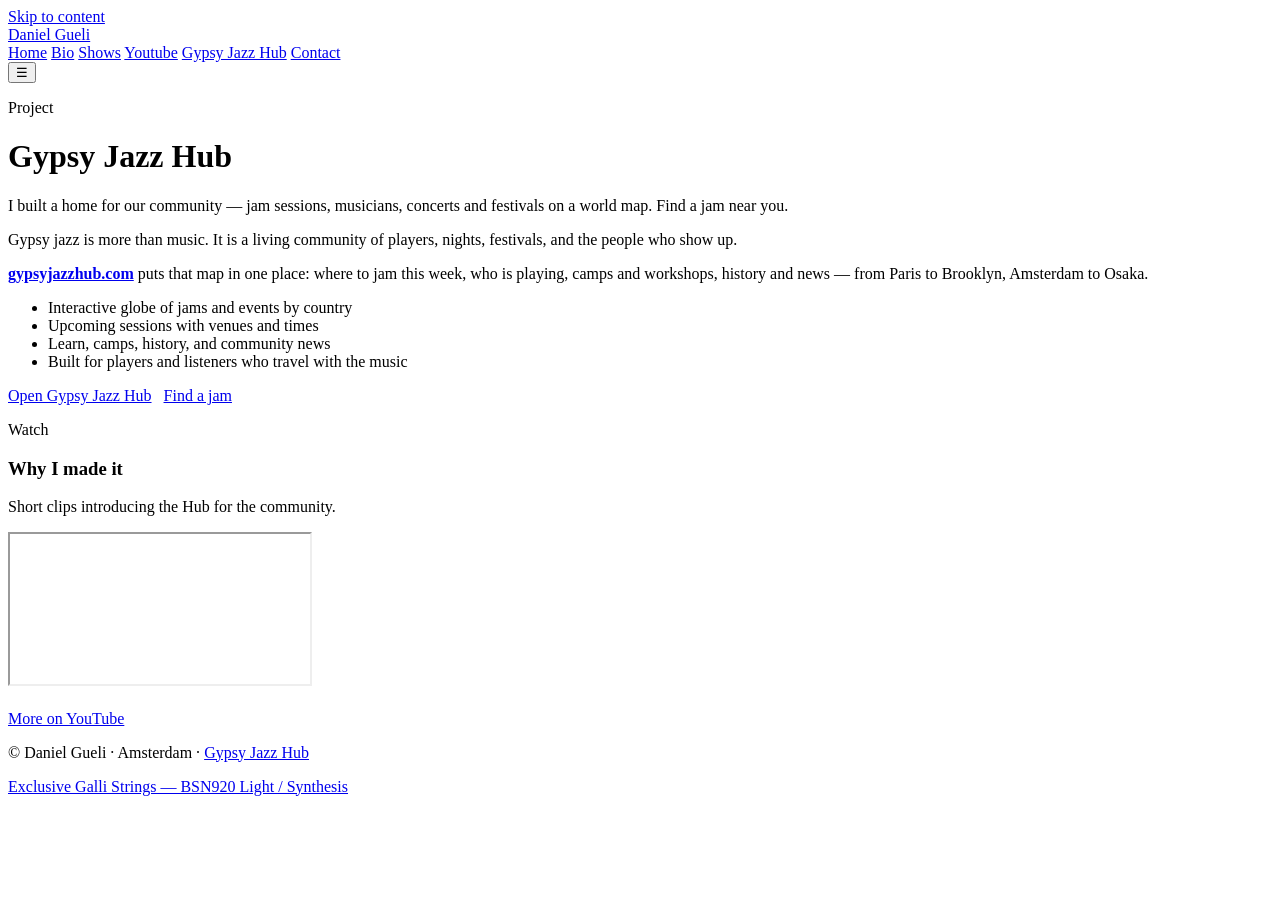
==== hub.html @ d8cc3951 "Add hub.html for cream site" ====
<!DOCTYPE html>
<html lang="en">
<head>
  <meta charset="utf-8" />
  <meta name="viewport" content="width=device-width, initial-scale=1" />
  <title>Gypsy Jazz Hub — by Daniel Gueli</title>
  <meta name="description" content="Daniel Gueli built Gypsy Jazz Hub: find jam sessions, musicians, concerts and festivals worldwide on an interactive map." />
  <meta property="og:title" content="Gypsy Jazz Hub — by Daniel Gueli" />
  <meta property="og:description" content="Find a gypsy jazz jam near you. Built by Daniel Gueli." />
  <meta property="og:image" content="img/hero.jpg" />
  <link rel="icon" href="img/hero.jpg" />
  <link rel="stylesheet" href="styles.css" />
</head>
<body class="page">
  <a class="skip" href="#main">Skip to content</a>
  <header class="nav">
    <a class="brand" href="index.html">Daniel Gueli</a>
    <nav class="nav-links" id="menu">
      <a href="index.html">Home</a>
      <a href="index.html#bio">Bio</a>
      <a href="index.html#shows">Shows</a>
      <a href="youtube.html">Youtube</a>
      <a href="hub.html">Gypsy Jazz Hub</a>
      <a href="index.html#contact">Contact</a>
    </nav>
    <button class="nav-toggle" id="menuBtn" aria-label="Menu" aria-expanded="false">☰</button>
  </header>
  <main id="main">
    <div class="page-hero">
      <div class="wrap">
        <p class="eyebrow">Project</p>
        <h1>Gypsy Jazz Hub</h1>
        <p class="lede">I built a home for our community — jam sessions, musicians, concerts and festivals on a world map. Find a jam near you.</p>
      </div>
    </div>
    <div class="wrap feature-grid">
      <div>
        <p class="lead">Gypsy jazz is more than music. It is a living community of players, nights, festivals, and the people who show up.</p>
        <p><a href="https://www.gypsyjazzhub.com/" target="_blank" rel="noopener"><strong>gypsyjazzhub.com</strong></a> puts that map in one place: where to jam this week, who is playing, camps and workshops, history and news — from Paris to Brooklyn, Amsterdam to Osaka.</p>
        <ul class="checklist">
          <li>Interactive globe of jams and events by country</li>
          <li>Upcoming sessions with venues and times</li>
          <li>Learn, camps, history, and community news</li>
          <li>Built for players and listeners who travel with the music</li>
        </ul>
        <a class="btn" href="https://www.gypsyjazzhub.com/" target="_blank" rel="noopener">Open Gypsy Jazz Hub</a>
        <a class="btn ghost" href="https://www.gypsyjazzhub.com/" target="_blank" rel="noopener" style="margin-left:.5rem">Find a jam</a>
      </div>
      <aside class="panel">
        <p class="eyebrow">Watch</p>
        <h3>Why I made it</h3>
        <p>Short clips introducing the Hub for the community.</p>
        <div class="embed" style="margin:1rem 0 1.2rem">
          <iframe src="https://www.youtube.com/embed/CjMGG2lTlVo" title="Gypsy Jazz Hub — find a jam near you" allow="accelerometer; autoplay; clipboard-write; encrypted-media; gyroscope; picture-in-picture" allowfullscreen loading="lazy"></iframe>
        </div>
        <a class="btn ghost" href="youtube.html">More on YouTube</a>
      </aside>
    </div>
  </main>
  <footer class="wrap">
    <p>© Daniel Gueli · Amsterdam · <a href="hub.html">Gypsy Jazz Hub</a></p>
    <p><a href="https://www.gallistrings.com/en/artists/557-daniel-gueli-eng" target="_blank" rel="noopener">Exclusive Galli Strings — BSN920 Light / Synthesis</a></p>
  </footer>
  <script>
    const btn = document.getElementById('menuBtn');
    const menu = document.getElementById('menu');
    btn.addEventListener('click', () => {
      const open = menu.classList.toggle('open');
      btn.setAttribute('aria-expanded', open);
    });
    menu.querySelectorAll('a').forEach(a => a.addEventListener('click', () => menu.classList.remove('open')));
  </script>
</body>
</html>
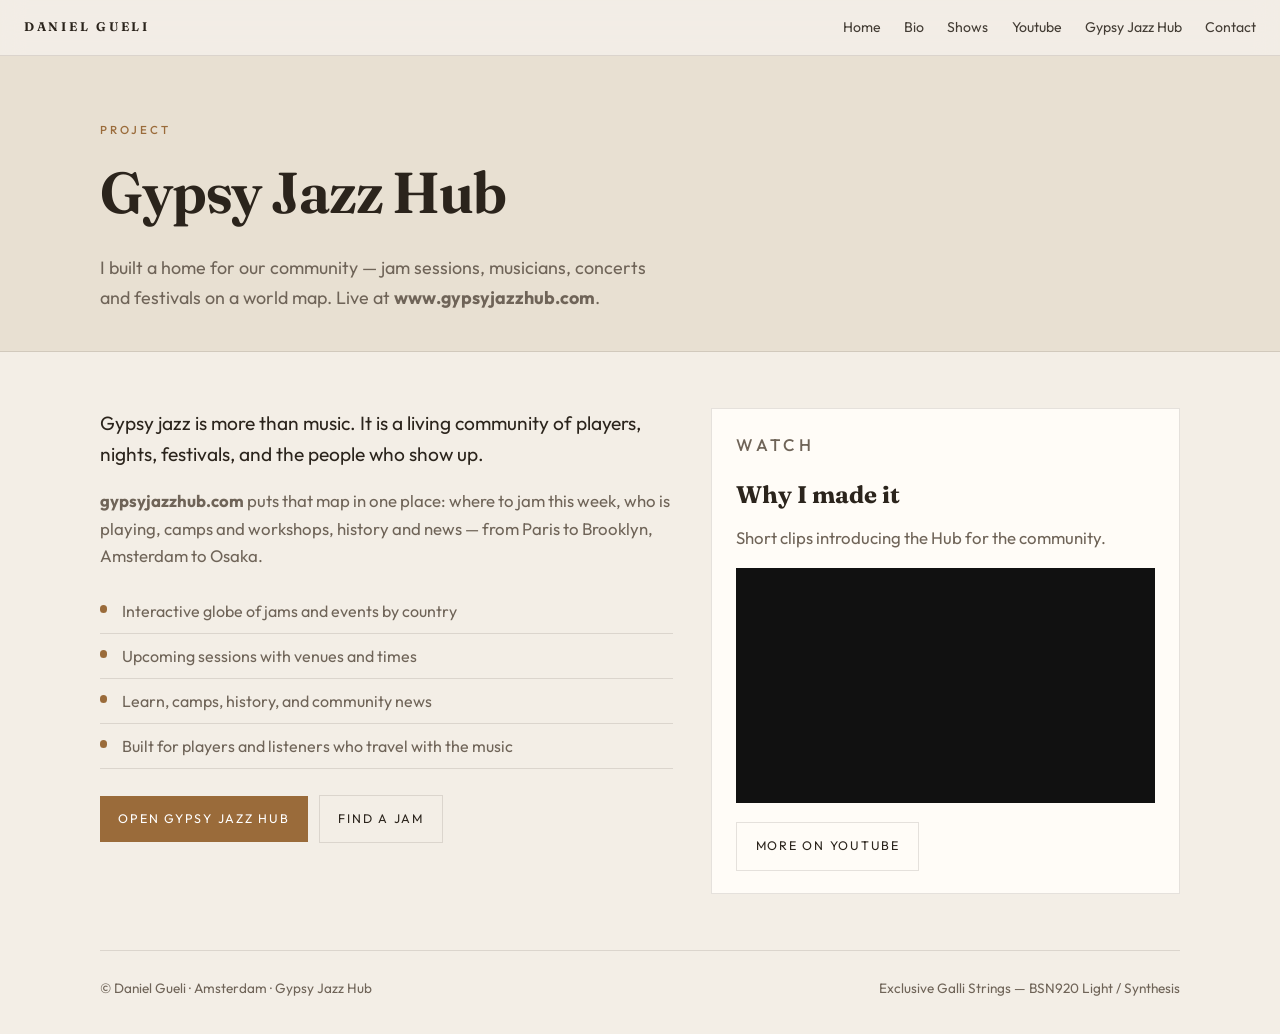
==== commit 91d3051f: "Sync hub.html and youtube.html with live Pages" ====
--- a/hub.html
+++ b/hub.html
@@ -30,7 +30,7 @@
       <div class="wrap">
         <p class="eyebrow">Project</p>
         <h1>Gypsy Jazz Hub</h1>
-        <p class="lede">I built a home for our community — jam sessions, musicians, concerts and festivals on a world map. Find a jam near you.</p>
+        <p class="lede">I built a home for our community — jam sessions, musicians, concerts and festivals on a world map. Live at <a href="https://www.gypsyjazzhub.com/" target="_blank" rel="noopener"><strong>www.gypsyjazzhub.com</strong></a>.</p>
       </div>
     </div>
     <div class="wrap feature-grid">
--- a/styles.css
+++ b/styles.css
@@ -0,0 +1,355 @@
+@import url("https://fonts.googleapis.com/css2?family=Fraunces:opsz,wght@9..144,500;9..144,650&family=Outfit:wght@300;400;500;600&display=swap");
+
+:root {
+  --paper: #f3eee6;
+  --paper-2: #e8e0d2;
+  --ink: #2b241c;
+  --muted: #6f6458;
+  --wood: #9a6b3a;
+  --wood-2: #b9844d;
+  --line: rgba(43, 36, 28, 0.12);
+  --white: #fffcf7;
+  --serif: "Fraunces", Georgia, serif;
+  --sans: "Outfit", system-ui, sans-serif;
+}
+
+* { box-sizing: border-box; margin: 0; padding: 0; }
+html { scroll-behavior: smooth; }
+html, body { background: var(--paper); color: var(--ink); }
+body {
+  font-family: var(--sans);
+  font-weight: 400;
+  line-height: 1.65;
+}
+img { max-width: 100%; display: block; }
+a { color: inherit; text-decoration: none; }
+button { font: inherit; background: none; border: 0; color: inherit; cursor: pointer; }
+
+.skip { position: absolute; left: -999px; }
+.skip:focus { left: 1rem; top: 1rem; z-index: 100; background: var(--wood); color: #fff; padding: .5rem 1rem; }
+
+.wrap { width: min(1080px, calc(100% - 2.4rem)); margin-inline: auto; }
+.eyebrow {
+  font-size: 0.72rem;
+  letter-spacing: 0.26em;
+  text-transform: uppercase;
+  color: var(--wood);
+  font-weight: 500;
+}
+
+.nav {
+  position: fixed; inset: 0 0 auto 0;
+  z-index: 40;
+  display: flex; align-items: center; justify-content: space-between;
+  padding: 1rem 1.5rem;
+  color: #fff;
+  background: linear-gradient(to bottom, rgba(20,14,10,.45), transparent);
+}
+.nav.on-paper {
+  color: var(--ink);
+  background: rgba(243, 238, 230, 0.92);
+  backdrop-filter: blur(12px);
+  -webkit-backdrop-filter: blur(12px);
+  border-bottom: 1px solid var(--line);
+}
+.nav .brand {
+  font-family: var(--serif);
+  font-weight: 650;
+  letter-spacing: 0.22em;
+  font-size: 0.78rem;
+  text-transform: uppercase;
+}
+.nav-links { display: flex; gap: 1.45rem; font-size: 0.88rem; }
+.nav-links a { opacity: 0.88; }
+.nav-links a:hover { opacity: 1; }
+.nav-toggle { display: none; color: inherit; font-size: 1.3rem; }
+
+.hero {
+  position: relative;
+  min-height: 100svh;
+  color: #fff;
+  display: flex;
+  align-items: flex-end;
+  overflow: hidden;
+}
+.hero-bg {
+  position: absolute; inset: 0;
+  width: 100%; height: 100%;
+  object-fit: cover;
+  object-position: 62% 18%;
+}
+.hero::after {
+  content: "";
+  position: absolute; inset: 0;
+  background:
+    linear-gradient(90deg, rgba(20,14,10,.62) 0%, rgba(20,14,10,.18) 48%, rgba(20,14,10,.08) 100%),
+    linear-gradient(to top, rgba(20,14,10,.55) 0%, transparent 42%);
+}
+.hero-inner {
+  position: relative; z-index: 2;
+  padding: 7.5rem 0 3.6rem;
+  width: min(1080px, calc(100% - 2.4rem));
+  margin-inline: auto;
+}
+.hero h1 {
+  font-family: var(--serif);
+  font-weight: 650;
+  font-size: clamp(3.4rem, 9vw, 6.4rem);
+  line-height: 0.92;
+  letter-spacing: 0.06em;
+  margin: 0.45rem 0 0.9rem;
+}
+.hero .lede {
+  max-width: 26rem;
+  font-size: 1.12rem;
+  color: rgba(255,255,255,.86);
+}
+.hero .eyebrow { color: #efd3a6; }
+.hero-cta { display: flex; flex-wrap: wrap; gap: 0.7rem; margin-top: 1.6rem; }
+.news-card {
+  margin-top: 2rem;
+  max-width: 22rem;
+  background: rgba(255,252,247,.92);
+  color: var(--ink);
+  padding: 1.05rem 1.15rem;
+  border-left: 3px solid var(--wood);
+}
+.news-card .eyebrow { margin-bottom: .25rem; }
+.news-card p { font-size: 0.95rem; color: var(--muted); }
+.news-card strong { color: var(--ink); font-weight: 500; }
+.news-card a { color: var(--wood); text-decoration: underline; text-underline-offset: 2px; }
+.news-card a:hover { color: var(--wood-2); }
+
+.btn {
+  display: inline-flex; align-items: center;
+  padding: 0.8rem 1.15rem;
+  background: var(--wood);
+  color: #fff;
+  font-size: 0.78rem;
+  letter-spacing: 0.14em;
+  text-transform: uppercase;
+}
+.btn:hover { background: var(--wood-2); }
+.btn.ghost {
+  background: transparent;
+  color: #fff;
+  border: 1px solid rgba(255,255,255,.55);
+}
+.btn.ghost:hover { border-color: #fff; }
+.btn.on-paper {
+  color: #fff;
+}
+section .btn.ghost {
+  color: var(--ink);
+  border-color: var(--line);
+}
+section .btn.ghost:hover { border-color: var(--wood); color: var(--wood); }
+body.page .btn.ghost {
+  color: var(--ink);
+  border-color: var(--line);
+}
+body.page .btn.ghost:hover { border-color: var(--wood); color: var(--wood); }
+
+section { padding: 5rem 0; }
+.sec-h { margin-bottom: 2.1rem; }
+.sec-h h2 {
+  font-family: var(--serif);
+  font-size: clamp(2rem, 4vw, 3rem);
+  font-weight: 650;
+  letter-spacing: -0.02em;
+  margin-top: 0.35rem;
+}
+
+.bio-grid {
+  display: grid;
+  grid-template-columns: 0.88fr 1.12fr;
+  gap: 3rem;
+  align-items: start;
+}
+.bio-grid p { color: var(--muted); margin-bottom: 1rem; font-size: 1.05rem; }
+.bio-grid p.lead { color: var(--ink); font-size: 1.22rem; }
+.names { color: var(--ink); font-weight: 500; }
+.photo-frame img { width: 100%; }
+.photo-cap { margin-top: 0.6rem; color: var(--muted); font-size: 0.8rem; }
+
+.shows { background: var(--paper-2); }
+.show {
+  display: grid;
+  grid-template-columns: 8.2rem 1fr;
+  gap: 1.1rem;
+  align-items: baseline;
+  padding: 1.2rem 0;
+  border-bottom: 1px solid var(--line);
+}
+.show time {
+  font-family: var(--serif);
+  font-size: 1.25rem;
+  color: var(--wood);
+}
+.show h3 { font-size: 1.12rem; font-weight: 500; }
+.show p { color: var(--muted); font-size: 0.95rem; }
+.standing {
+  margin-top: 1.5rem;
+  padding: 1.1rem 1.2rem;
+  background: var(--white);
+  border-left: 3px solid var(--wood);
+  color: var(--muted);
+}
+.standing strong { color: var(--ink); }
+
+.videos-grid {
+  display: grid;
+  grid-template-columns: 1.35fr 0.8fr;
+  gap: 1.4rem;
+}
+.embed { position: relative; padding-top: 56.25%; background: #111; }
+.embed iframe { position: absolute; inset: 0; width: 100%; height: 100%; border: 0; }
+.video-side {
+  display: flex; flex-direction: column; justify-content: center;
+  padding: 1.4rem;
+  background: var(--white);
+  border: 1px solid var(--line);
+}
+.video-side p { color: var(--muted); margin: 0.7rem 0 1.2rem; }
+
+.gallery-grid {
+  display: grid;
+  grid-template-columns: 1.15fr 1fr 1fr;
+  gap: 0.55rem;
+}
+.gallery-grid a { overflow: hidden; background: #ddd; }
+.gallery-grid img {
+  width: 100%; height: 100%; object-fit: cover; aspect-ratio: 4/3;
+  transition: transform .5s ease;
+}
+.gallery-grid a:hover img { transform: scale(1.04); }
+.gallery-grid .wide { grid-column: 1 / 2; grid-row: 1 / 3; }
+.gallery-grid .wide img { aspect-ratio: 3/4; min-height: 100%; }
+
+.contact {
+  display: grid;
+  grid-template-columns: 1fr 1fr;
+  gap: 2.5rem;
+}
+.contact a.big {
+  font-family: var(--serif);
+  font-size: clamp(1.5rem, 3vw, 2.1rem);
+  display: inline-block;
+  border-bottom: 1px solid var(--wood);
+  margin: 0.25rem 0 1rem;
+}
+.contact .meta { color: var(--muted); }
+.socials { display: flex; gap: 1.15rem; margin-top: 1.4rem; color: var(--wood); font-size: 0.86rem; letter-spacing: 0.12em; text-transform: uppercase; }
+
+footer {
+  padding: 1.6rem 0 2.2rem;
+  border-top: 1px solid var(--line);
+  display: flex; justify-content: space-between; gap: 1rem; flex-wrap: wrap;
+  color: var(--muted); font-size: 0.85rem;
+}
+
+@media (max-width: 860px) {
+  .nav-links { display: none; }
+  .nav-links.open {
+    display: flex; flex-direction: column;
+    position: absolute; top: 100%; left: 0; right: 0;
+    background: var(--paper); color: var(--ink);
+    padding: 1rem 1.4rem 1.4rem;
+    gap: 0.85rem;
+  }
+  .nav-toggle { display: block; }
+  .bio-grid, .videos-grid, .contact { grid-template-columns: 1fr; }
+  .show { grid-template-columns: 1fr; gap: 0.25rem; }
+  .gallery-grid { grid-template-columns: 1fr 1fr; }
+  .gallery-grid .wide { grid-column: 1 / -1; grid-row: auto; }
+  .hero h1 { letter-spacing: 0.03em; }
+  section { padding: 3.6rem 0; }
+}
+
+@media (prefers-reduced-motion: reduce) {
+  html { scroll-behavior: auto; }
+  .gallery-grid img { transition: none; }
+}
+
+
+/* Inner pages */
+body.page { background: var(--paper); }
+body.page .nav {
+  color: var(--ink);
+  background: rgba(243, 238, 230, 0.96);
+  backdrop-filter: blur(12px);
+  -webkit-backdrop-filter: blur(12px);
+  border-bottom: 1px solid var(--line);
+}
+.page-hero {
+  padding: 7.5rem 0 2.4rem;
+  border-bottom: 1px solid var(--line);
+  background: var(--paper-2);
+}
+.page-hero h1 {
+  font-family: var(--serif);
+  font-size: clamp(2.4rem, 5vw, 3.6rem);
+  font-weight: 650;
+  letter-spacing: -0.02em;
+  margin: 0.4rem 0 0.8rem;
+}
+.page-hero .lede {
+  max-width: 36rem;
+  color: var(--muted);
+  font-size: 1.12rem;
+}
+.feature-grid {
+  display: grid;
+  grid-template-columns: 1.1fr 0.9fr;
+  gap: 2.4rem;
+  align-items: start;
+  padding: 3.5rem 0;
+}
+.feature-grid p { color: var(--muted); margin-bottom: 1rem; font-size: 1.05rem; }
+.feature-grid .lead { color: var(--ink); font-size: 1.2rem; }
+.checklist { list-style: none; margin: 1.2rem 0 1.6rem; }
+.checklist li {
+  padding: 0.55rem 0 0.55rem 1.4rem;
+  position: relative;
+  color: var(--muted);
+  border-bottom: 1px solid var(--line);
+}
+.checklist li::before {
+  content: "";
+  position: absolute; left: 0; top: 1rem;
+  width: 0.45rem; height: 0.45rem;
+  background: var(--wood);
+  border-radius: 50%;
+}
+.video-stack {
+  display: grid;
+  gap: 1.2rem;
+  padding: 0 0 3.5rem;
+}
+.video-row {
+  display: grid;
+  grid-template-columns: 1.35fr 0.85fr;
+  gap: 1.2rem;
+  align-items: center;
+}
+.video-row .meta h3 {
+  font-family: var(--serif);
+  font-size: 1.35rem;
+  font-weight: 650;
+  margin: 0.3rem 0 0.5rem;
+}
+.video-row .meta p { color: var(--muted); font-size: 0.98rem; }
+.panel {
+  background: var(--white);
+  border: 1px solid var(--line);
+  padding: 1.4rem 1.5rem;
+}
+.panel h3 {
+  font-family: var(--serif);
+  font-size: 1.5rem;
+  margin: 0.3rem 0 0.6rem;
+}
+.panel p { color: var(--muted); margin-bottom: 1rem; }
+@media (max-width: 860px) {
+  .feature-grid, .video-row { grid-template-columns: 1fr; }
+}
